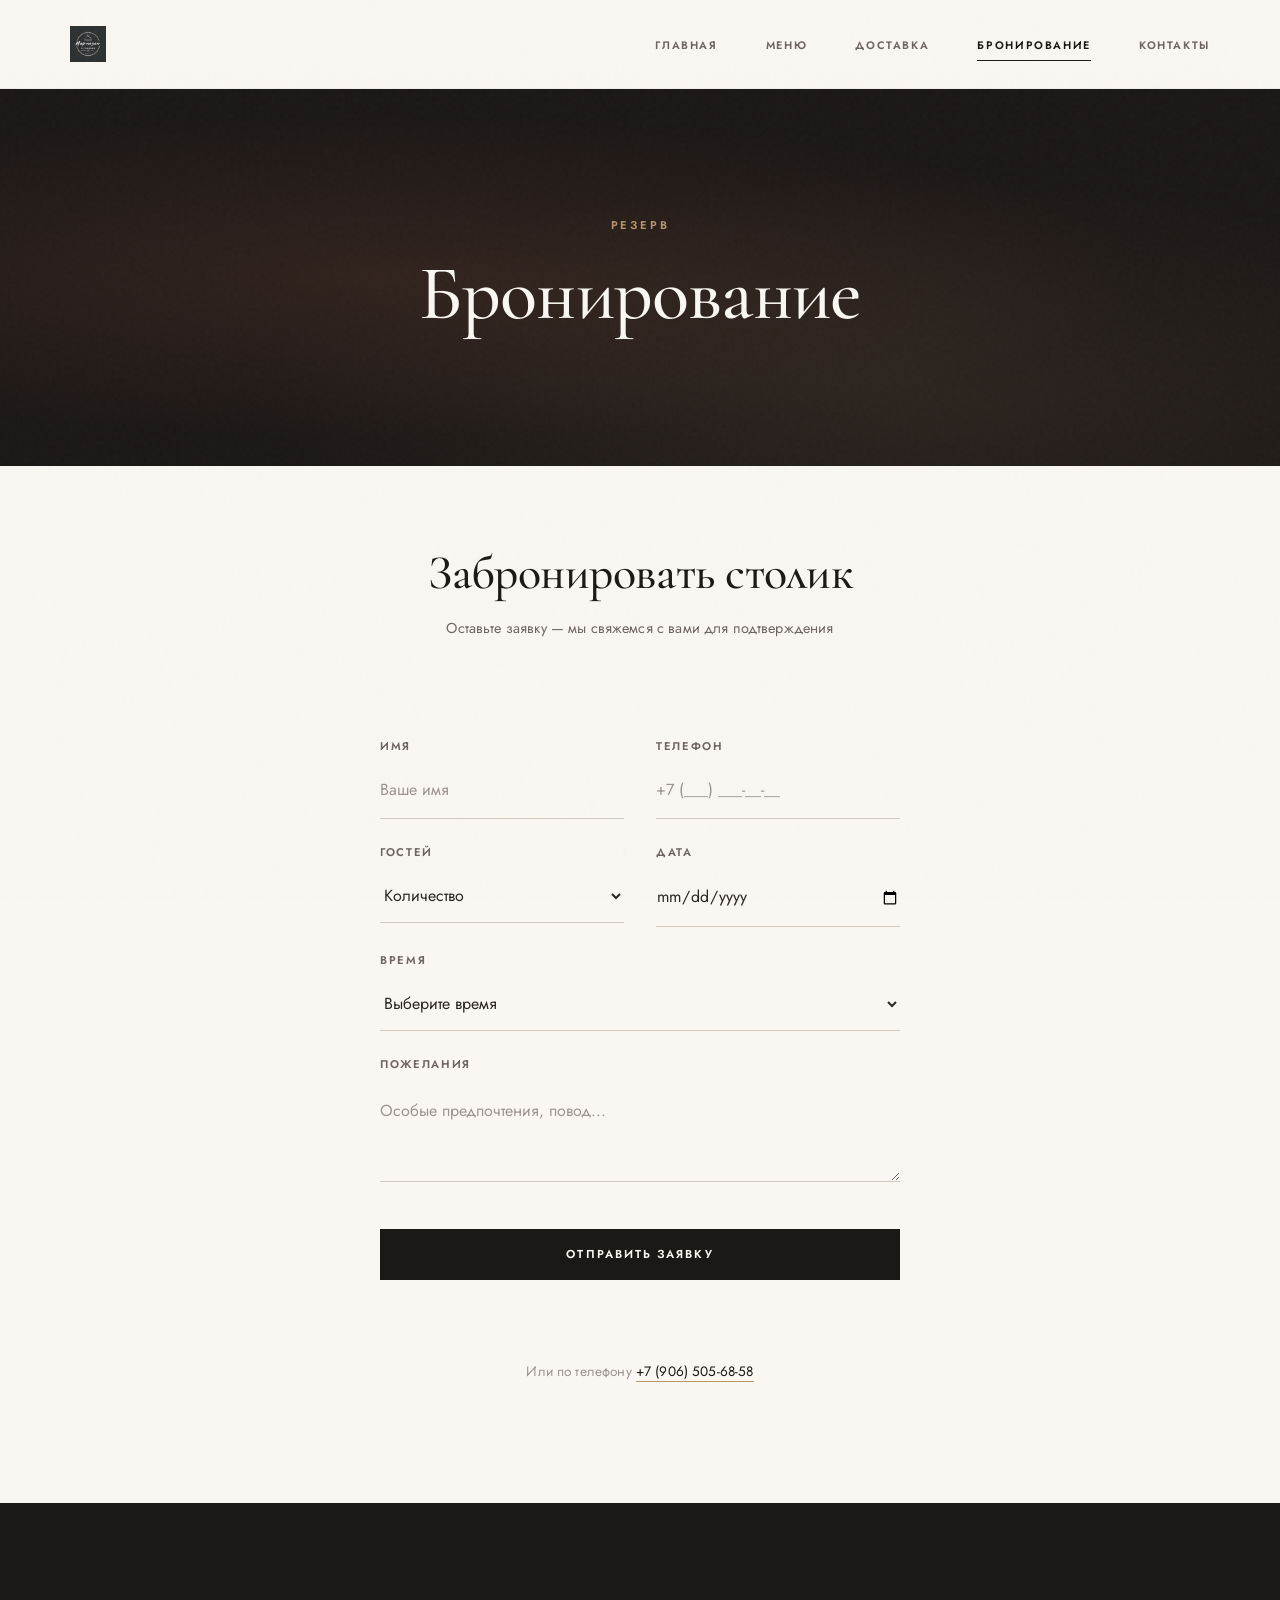
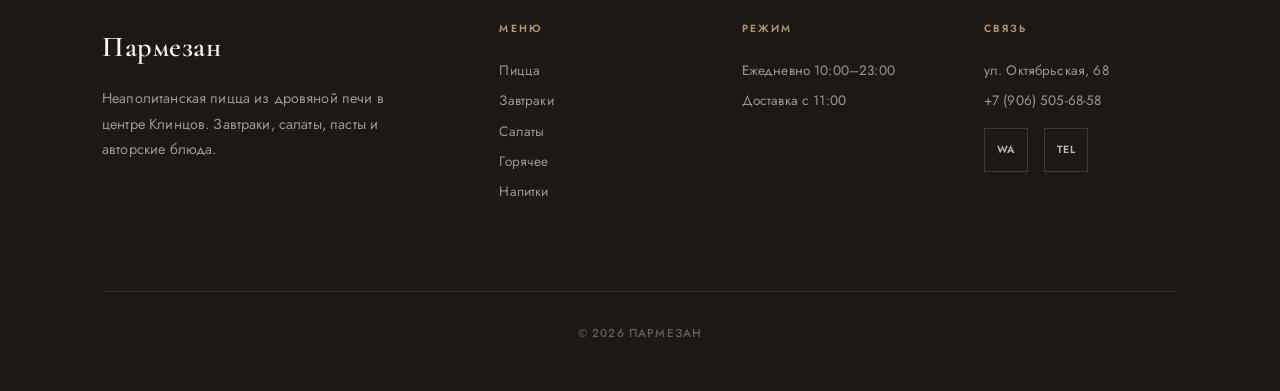
==== booking.html @ 07419bc6 "Add Parmesan Klintsy cafe website. Static site with full menu, delivery, booking, and contacts pages" ====
<!DOCTYPE html>
<html lang="ru">
<head>
  <meta charset="UTF-8">
  <meta name="viewport" content="width=device-width, initial-scale=1.0">
  <meta name="description" content="Забронировать столик в кафе Пармезан, Клинцы.">
  <link rel="icon" type="image/png" href="images/brand/favicon.png">
  <title>Бронирование — Пармезан</title>
  <link rel="preconnect" href="https://fonts.googleapis.com">
  <link rel="preconnect" href="https://fonts.gstatic.com" crossorigin>
  <link rel="stylesheet" href="css/main.css?v=3">
  <link rel="stylesheet" href="css/pages/booking.css">
</head>
<body>
  <main>
    <section class="page-hero">
      <div class="page-hero-inner">
        <span class="section-eyebrow">Резерв</span>
        <h1>Бронирование</h1>
      </div>
    </section>

    <section class="booking-form-section">
      <div class="container">
        <div class="booking-intro fade-up">
          <h2>Забронировать столик</h2>
          <p>Оставьте заявку — мы свяжемся с вами для подтверждения</p>
        </div>
        <div class="booking-form">
          <div class="booking-form-content">
            <form id="booking-form" novalidate>
              <div class="form-row">
                <div class="form-group">
                  <label class="form-label" for="guest-name">Имя</label>
                  <input type="text" id="guest-name" class="form-input" placeholder="Ваше имя" required>
                </div>
                <div class="form-group">
                  <label class="form-label" for="guest-phone">Телефон</label>
                  <input type="tel" id="guest-phone" class="form-input" placeholder="+7 (___) ___-__-__" required>
                </div>
              </div>
              <div class="form-row">
                <div class="form-group">
                  <label class="form-label" for="guest-count">Гостей</label>
                  <select id="guest-count" class="form-select" required>
                    <option value="">Количество</option>
                    <option value="1">1</option>
                    <option value="2">2</option>
                    <option value="3">3</option>
                    <option value="4">4</option>
                    <option value="5">5</option>
                    <option value="6">6</option>
                    <option value="7">7</option>
                    <option value="8">8+</option>
                  </select>
                </div>
                <div class="form-group">
                  <label class="form-label" for="booking-date">Дата</label>
                  <input type="date" id="booking-date" class="form-input" required>
                </div>
              </div>
              <div class="form-group">
                <label class="form-label" for="booking-time">Время</label>
                <select id="booking-time" class="form-select" required>
                  <option value="">Выберите время</option>
                  <option value="10:00">10:00</option>
                  <option value="11:00">11:00</option>
                  <option value="12:00">12:00</option>
                  <option value="13:00">13:00</option>
                  <option value="14:00">14:00</option>
                  <option value="15:00">15:00</option>
                  <option value="16:00">16:00</option>
                  <option value="17:00">17:00</option>
                  <option value="18:00">18:00</option>
                  <option value="19:00">19:00</option>
                  <option value="20:00">20:00</option>
                  <option value="21:00">21:00</option>
                  <option value="22:00">22:00</option>
                </select>
              </div>
              <div class="form-group">
                <label class="form-label" for="booking-comment">Пожелания</label>
                <textarea id="booking-comment" class="form-textarea" placeholder="Особые предпочтения, повод..."></textarea>
              </div>
              <button type="submit" class="btn btn-primary" style="width:100%;margin-top:var(--spacing-md)">Отправить заявку</button>
            </form>
          </div>
          <div class="form-success">
            <h3>Заявка принята</h3>
            <p>Мы свяжемся с вами для подтверждения брони.</p>
          </div>
        </div>
        <p class="booking-info">Или по телефону <a href="tel:+79065056858">+7 (906) 505-68-58</a></p>
      </div>
    </section>
  </main>

  <script src="js/components.js?v=2"></script>
  <script src="js/booking.js"></script>
</body>
</html>
---- css/main.css ----
@import url('https://fonts.googleapis.com/css2?family=Cormorant+Garamond:ital,wght@0,400;0,500;0,600;0,700;1,400;1,500&family=Jost:wght@300;400;500;600&display=swap');

@import 'variables.css';
@import 'reset.css';
@import 'base.css';
@import 'animations.css';
@import 'components.css';
@import 'layout.css';
---- css/pages/booking.css ----
.booking-form-section {
  padding: var(--spacing-3xl) 0 var(--spacing-4xl);
}

.booking-form {
  max-width: 520px;
  margin: 0 auto;
  padding: var(--spacing-2xl) 0;
}

.booking-intro {
  text-align: center;
  margin-bottom: var(--spacing-2xl);
}

.booking-intro h2 {
  font-weight: 500;
  margin-bottom: var(--spacing-md);
}

.booking-intro p {
  color: var(--color-text-secondary);
  font-weight: 400;
  font-size: 0.9rem;
}

.form-row {
  display: grid;
  grid-template-columns: 1fr 1fr;
  gap: var(--spacing-xl);
}

.form-success {
  display: none;
  text-align: center;
  padding: var(--spacing-3xl) 0;
}

.form-success.show {
  display: block;
}

.form-success h3 {
  font-weight: 500;
  margin-bottom: var(--spacing-md);
  font-size: 1.8rem;
}

.form-success p {
  color: var(--color-text-secondary);
  font-weight: 400;
}

.booking-info {
  max-width: 520px;
  margin: var(--spacing-xl) auto 0;
  text-align: center;
  color: var(--color-text-muted);
  font-size: 0.85rem;
  font-weight: 400;
}

.booking-info a {
  color: var(--color-espresso);
  border-bottom: 1px solid var(--color-gold);
}

@media (max-width: 600px) {
  .form-row {
    grid-template-columns: 1fr;
    gap: 0;
  }
}
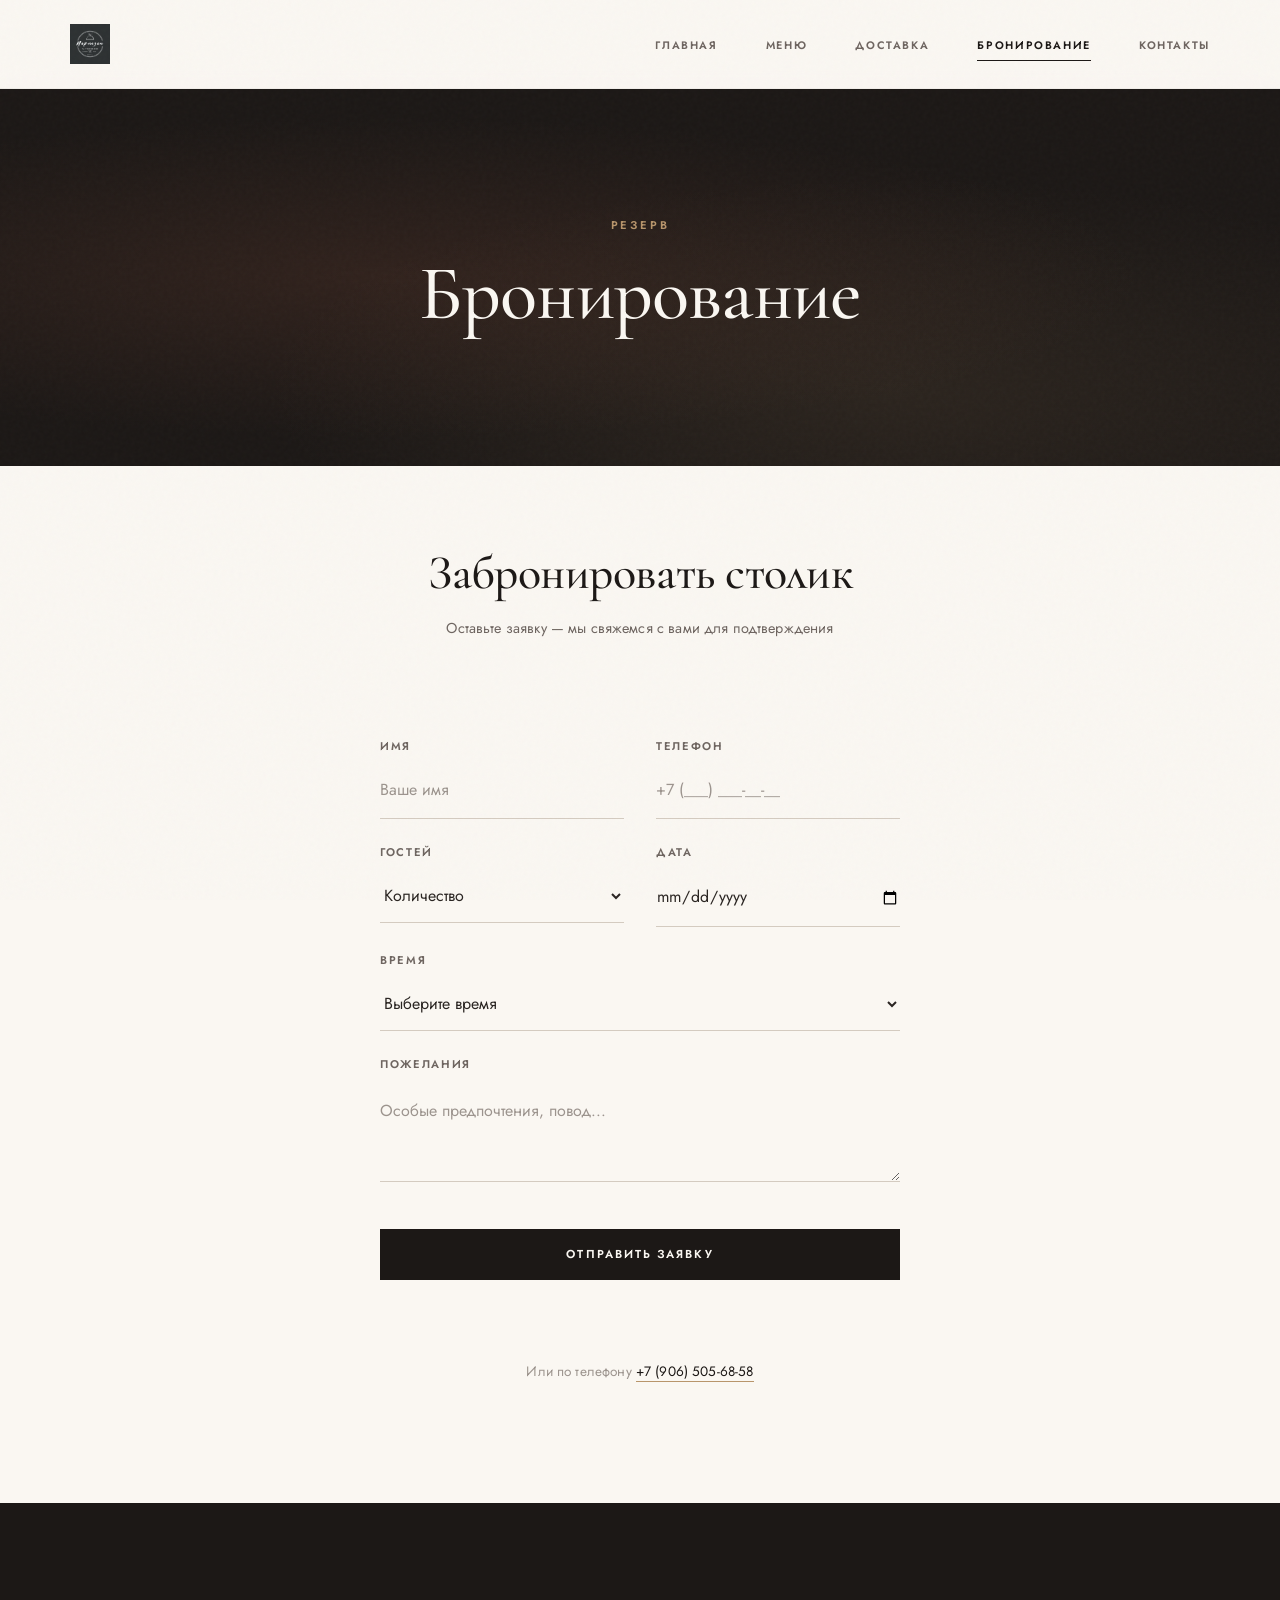
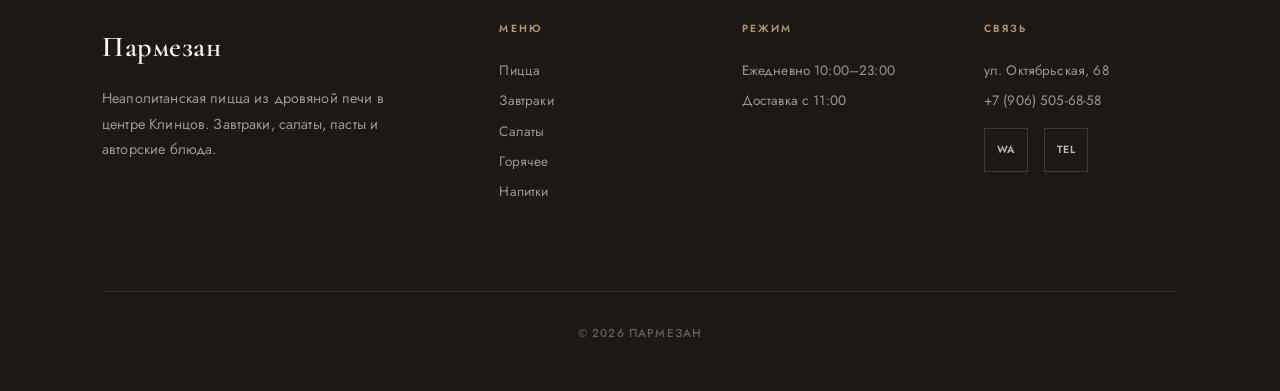
==== commit 5849a07d: "Fix home page logo flash on initial load. Remove invert filter that turned the square logo PNG white" ====
--- a/booking.html
+++ b/booking.html
@@ -8,7 +8,7 @@
   <title>Бронирование — Пармезан</title>
   <link rel="preconnect" href="https://fonts.googleapis.com">
   <link rel="preconnect" href="https://fonts.gstatic.com" crossorigin>
-  <link rel="stylesheet" href="css/main.css?v=3">
+  <link rel="stylesheet" href="css/main.css?v=4">
   <link rel="stylesheet" href="css/pages/booking.css">
 </head>
 <body>
@@ -95,7 +95,7 @@
     </section>
   </main>
 
-  <script src="js/components.js?v=2"></script>
+  <script src="js/components.js?v=3"></script>
   <script src="js/booking.js"></script>
 </body>
 </html>
